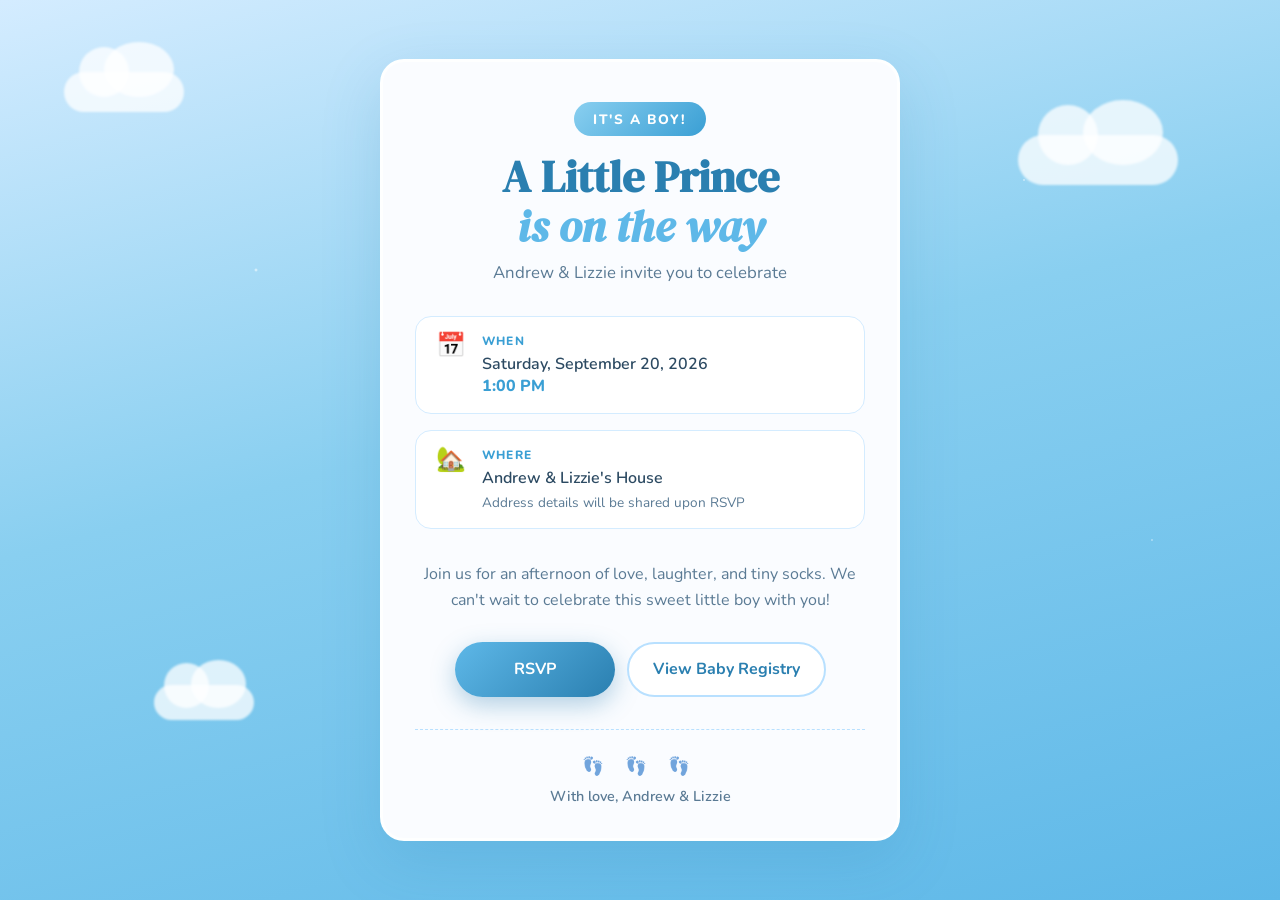
==== index.html @ c4d9edab "Add baby boy shower invitation site with RSVP tracking. Cute baby-blue static invite for September 2" ====
<!DOCTYPE html>
<html lang="en">
<head>
  <meta charset="UTF-8">
  <meta name="viewport" content="width=device-width, initial-scale=1.0">
  <title>Baby Shower — A Little Prince is on the Way!</title>
  <meta name="description" content="You're invited to celebrate Andrew & Lizzie's baby boy! September 20, 2026 at 1 PM.">
  <meta property="og:title" content="Baby Boy Shower Invitation">
  <meta property="og:description" content="Join us September 20, 2026 at Andrew & Lizzie's house!">
  <meta property="og:type" content="website">
  <link rel="preconnect" href="https://fonts.googleapis.com">
  <link rel="preconnect" href="https://fonts.gstatic.com" crossorigin>
  <link href="https://fonts.googleapis.com/css2?family=DM+Serif+Display:ital@0;1&family=Nunito:wght@400;600;700;800&display=swap" rel="stylesheet">
  <link rel="stylesheet" href="css/style.css">
</head>
<body>
  <div class="sky">
    <div class="cloud cloud-1"></div>
    <div class="cloud cloud-2"></div>
    <div class="cloud cloud-3"></div>
    <div class="stars" aria-hidden="true"></div>
  </div>

  <main class="invite-card">
    <header class="invite-header">
      <div class="badge">It's a Boy!</div>
      <h1>A Little Prince<br><span>is on the way</span></h1>
      <p class="subtitle">Andrew &amp; Lizzie invite you to celebrate</p>
    </header>

    <section class="details">
      <div class="detail-row">
        <span class="icon" aria-hidden="true">📅</span>
        <div>
          <h2>When</h2>
          <p>Saturday, September 20, 2026</p>
          <p class="time">1:00 PM</p>
        </div>
      </div>
      <div class="detail-row">
        <span class="icon" aria-hidden="true">🏡</span>
        <div>
          <h2>Where</h2>
          <p>Andrew &amp; Lizzie's House</p>
          <p class="hint">Address details will be shared upon RSVP</p>
        </div>
      </div>
    </section>

    <p class="message">
      Join us for an afternoon of love, laughter, and tiny socks.
      We can't wait to celebrate this sweet little boy with you!
    </p>

    <div class="actions">
      <button type="button" class="btn btn-primary" id="rsvp-open">RSVP</button>
      <a class="btn btn-secondary" href="https://www.amazon.com/baby-reg/andrew-martinez-november-2026/11EL4A7RSIA80?ref_=cm_sw_r_cp_ud_dp_7GG9SWDT1XPG0JNMPTVK" target="_blank" rel="noopener noreferrer">
        View Baby Registry
      </a>
    </div>

    <footer class="invite-footer">
      <span class="footprints" aria-hidden="true">👣 👣 👣</span>
      <p>With love, Andrew &amp; Lizzie</p>
    </footer>
  </main>

  <!-- RSVP Modal -->
  <div class="modal-overlay" id="rsvp-modal" hidden>
    <div class="modal" role="dialog" aria-labelledby="rsvp-title" aria-modal="true">
      <button type="button" class="modal-close" id="rsvp-close" aria-label="Close">&times;</button>
      <h2 id="rsvp-title">RSVP</h2>
      <p class="modal-sub">Let us know if you can make it!</p>

      <form id="rsvp-form">
        <label>
          Your Name
          <input type="text" name="name" required placeholder="First & Last name" autocomplete="name">
        </label>

        <label>
          Email <span class="optional">(optional)</span>
          <input type="email" name="email" placeholder="your@email.com" autocomplete="email">
        </label>

        <fieldset>
          <legend>Will you be attending?</legend>
          <label class="radio-card">
            <input type="radio" name="attending" value="yes" required>
            <span>🎉 Yes, I'll be there!</span>
          </label>
          <label class="radio-card">
            <input type="radio" name="attending" value="no">
            <span>💙 Sorry, can't make it</span>
          </label>
        </fieldset>

        <label id="guests-label">
          Number of guests (including you)
          <input type="number" name="guests" min="1" max="10" value="1">
        </label>

        <label>
          Message <span class="optional">(optional)</span>
          <textarea name="message" rows="3" placeholder="Any dietary needs or a sweet note?"></textarea>
        </label>

        <button type="submit" class="btn btn-primary btn-full" id="rsvp-submit">Send RSVP</button>
        <p class="form-status" id="form-status" hidden></p>
      </form>
    </div>
  </div>

  <script src="js/config.js"></script>
  <script src="js/rsvp.js"></script>
</body>
</html>
---- css/style.css ----
:root {
  --blue-50: #eef7ff;
  --blue-100: #d4ecff;
  --blue-200: #b8e0ff;
  --blue-300: #89cff0;
  --blue-400: #5eb8e8;
  --blue-500: #3a9fd4;
  --blue-600: #2a7fb0;
  --white: #ffffff;
  --cream: #fafcff;
  --text: #2c4a62;
  --text-soft: #5a7a94;
  --shadow: 0 20px 60px rgba(42, 127, 176, 0.18);
  --radius: 24px;
}

*,
*::before,
*::after {
  box-sizing: border-box;
}

html {
  scroll-behavior: smooth;
}

body {
  margin: 0;
  min-height: 100vh;
  font-family: "Nunito", system-ui, sans-serif;
  color: var(--text);
  background: linear-gradient(165deg, var(--blue-100) 0%, var(--blue-300) 45%, var(--blue-400) 100%);
  display: flex;
  align-items: center;
  justify-content: center;
  padding: 2rem 1rem;
  overflow-x: hidden;
}

/* Sky decorations */
.sky {
  position: fixed;
  inset: 0;
  pointer-events: none;
  z-index: 0;
}

.cloud {
  position: absolute;
  background: rgba(255, 255, 255, 0.75);
  border-radius: 50px;
  filter: blur(1px);
  animation: float 18s ease-in-out infinite;
}

.cloud::before,
.cloud::after {
  content: "";
  position: absolute;
  background: inherit;
  border-radius: 50%;
}

.cloud-1 {
  width: 120px;
  height: 40px;
  top: 8%;
  left: 5%;
  animation-delay: 0s;
}

.cloud-1::before { width: 50px; height: 50px; top: -25px; left: 15px; }
.cloud-1::after { width: 70px; height: 55px; top: -30px; right: 10px; }

.cloud-2 {
  width: 160px;
  height: 50px;
  top: 15%;
  right: 8%;
  animation-delay: -6s;
}

.cloud-2::before { width: 60px; height: 60px; top: -30px; left: 20px; }
.cloud-2::after { width: 80px; height: 65px; top: -35px; right: 15px; }

.cloud-3 {
  width: 100px;
  height: 35px;
  bottom: 20%;
  left: 12%;
  animation-delay: -12s;
}

.cloud-3::before { width: 45px; height: 45px; top: -22px; left: 10px; }
.cloud-3::after { width: 55px; height: 48px; top: -25px; right: 8px; }

.stars {
  position: absolute;
  inset: 0;
  background-image:
    radial-gradient(2px 2px at 20% 30%, rgba(255,255,255,0.8), transparent),
    radial-gradient(2px 2px at 60% 70%, rgba(255,255,255,0.6), transparent),
    radial-gradient(1.5px 1.5px at 80% 20%, rgba(255,255,255,0.7), transparent),
    radial-gradient(2px 2px at 40% 80%, rgba(255,255,255,0.5), transparent),
    radial-gradient(1.5px 1.5px at 90% 60%, rgba(255,255,255,0.6), transparent);
  animation: twinkle 4s ease-in-out infinite alternate;
}

@keyframes float {
  0%, 100% { transform: translateY(0) translateX(0); }
  50% { transform: translateY(-12px) translateX(8px); }
}

@keyframes twinkle {
  from { opacity: 0.6; }
  to { opacity: 1; }
}

/* Main card */
.invite-card {
  position: relative;
  z-index: 1;
  width: min(520px, 100%);
  background: var(--cream);
  border-radius: var(--radius);
  box-shadow: var(--shadow);
  padding: 2.5rem 2rem 2rem;
  text-align: center;
  border: 3px solid rgba(255, 255, 255, 0.9);
}

.invite-header .badge {
  display: inline-block;
  background: linear-gradient(135deg, var(--blue-300), var(--blue-500));
  color: var(--white);
  font-weight: 800;
  font-size: 0.85rem;
  letter-spacing: 0.12em;
  text-transform: uppercase;
  padding: 0.45rem 1.2rem;
  border-radius: 999px;
  margin-bottom: 1rem;
}

.invite-header h1 {
  font-family: "DM Serif Display", Georgia, serif;
  font-size: clamp(2rem, 6vw, 2.75rem);
  line-height: 1.15;
  margin: 0 0 0.5rem;
  color: var(--blue-600);
}

.invite-header h1 span {
  font-style: italic;
  color: var(--blue-400);
}

.subtitle {
  color: var(--text-soft);
  font-size: 1.05rem;
  margin: 0;
}

.details {
  margin: 2rem 0;
  display: grid;
  gap: 1rem;
}

.detail-row {
  display: flex;
  align-items: flex-start;
  gap: 1rem;
  text-align: left;
  background: var(--white);
  border-radius: 16px;
  padding: 1rem 1.25rem;
  border: 1px solid var(--blue-100);
}

.detail-row .icon {
  font-size: 1.5rem;
  line-height: 1;
  flex-shrink: 0;
}

.detail-row h2 {
  margin: 0 0 0.25rem;
  font-size: 0.75rem;
  text-transform: uppercase;
  letter-spacing: 0.1em;
  color: var(--blue-500);
  font-weight: 800;
}

.detail-row p {
  margin: 0;
  font-size: 1rem;
  font-weight: 600;
}

.detail-row .time {
  color: var(--blue-500);
  font-weight: 800;
}

.detail-row .hint {
  font-size: 0.85rem;
  font-weight: 400;
  color: var(--text-soft);
  margin-top: 0.25rem;
}

.message {
  font-size: 1rem;
  line-height: 1.65;
  color: var(--text-soft);
  margin: 0 0 1.75rem;
}

.actions {
  display: flex;
  flex-direction: column;
  gap: 0.75rem;
}

.btn {
  display: inline-flex;
  align-items: center;
  justify-content: center;
  padding: 0.9rem 1.5rem;
  border-radius: 999px;
  font-family: inherit;
  font-size: 1rem;
  font-weight: 700;
  text-decoration: none;
  cursor: pointer;
  border: none;
  transition: transform 0.15s ease, box-shadow 0.15s ease;
}

.btn:hover {
  transform: translateY(-2px);
}

.btn-primary {
  background: linear-gradient(135deg, var(--blue-400), var(--blue-600));
  color: var(--white);
  box-shadow: 0 8px 24px rgba(42, 127, 176, 0.35);
}

.btn-secondary {
  background: var(--white);
  color: var(--blue-600);
  border: 2px solid var(--blue-200);
}

.btn-full {
  width: 100%;
}

.invite-footer {
  margin-top: 2rem;
  padding-top: 1.5rem;
  border-top: 1px dashed var(--blue-200);
}

.footprints {
  display: block;
  font-size: 1.1rem;
  letter-spacing: 0.5rem;
  opacity: 0.6;
  margin-bottom: 0.5rem;
}

.invite-footer p {
  margin: 0;
  font-size: 0.9rem;
  color: var(--text-soft);
  font-weight: 600;
}

/* Modal */
.modal-overlay {
  position: fixed;
  inset: 0;
  background: rgba(44, 74, 98, 0.45);
  backdrop-filter: blur(4px);
  z-index: 100;
  display: flex;
  align-items: center;
  justify-content: center;
  padding: 1rem;
}

.modal-overlay[hidden] {
  display: none;
}

.modal {
  background: var(--white);
  border-radius: var(--radius);
  padding: 2rem 1.75rem;
  width: min(420px, 100%);
  max-height: 90vh;
  overflow-y: auto;
  position: relative;
  box-shadow: var(--shadow);
}

.modal-close {
  position: absolute;
  top: 1rem;
  right: 1rem;
  background: none;
  border: none;
  font-size: 1.75rem;
  line-height: 1;
  color: var(--text-soft);
  cursor: pointer;
  padding: 0.25rem;
}

.modal h2 {
  font-family: "DM Serif Display", Georgia, serif;
  color: var(--blue-600);
  margin: 0 0 0.25rem;
  font-size: 1.75rem;
}

.modal-sub {
  color: var(--text-soft);
  margin: 0 0 1.5rem;
  font-size: 0.95rem;
}

#rsvp-form label,
#rsvp-form fieldset {
  display: block;
  margin-bottom: 1rem;
  text-align: left;
}

#rsvp-form label {
  font-size: 0.85rem;
  font-weight: 700;
  color: var(--text);
}

.optional {
  font-weight: 400;
  color: var(--text-soft);
}

#rsvp-form input[type="text"],
#rsvp-form input[type="email"],
#rsvp-form input[type="number"],
#rsvp-form textarea {
  width: 100%;
  margin-top: 0.35rem;
  padding: 0.7rem 0.9rem;
  border: 2px solid var(--blue-100);
  border-radius: 12px;
  font-family: inherit;
  font-size: 1rem;
  color: var(--text);
  background: var(--blue-50);
  transition: border-color 0.15s;
}

#rsvp-form input:focus,
#rsvp-form textarea:focus {
  outline: none;
  border-color: var(--blue-400);
}

#rsvp-form fieldset {
  border: none;
  padding: 0;
  margin-bottom: 1rem;
}

#rsvp-form legend {
  font-size: 0.85rem;
  font-weight: 700;
  margin-bottom: 0.5rem;
}

.radio-card {
  display: flex;
  align-items: center;
  gap: 0.75rem;
  padding: 0.75rem 1rem;
  background: var(--blue-50);
  border: 2px solid var(--blue-100);
  border-radius: 12px;
  margin-bottom: 0.5rem;
  cursor: pointer;
  font-weight: 600;
  transition: border-color 0.15s, background 0.15s;
}

.radio-card:has(input:checked) {
  border-color: var(--blue-400);
  background: var(--blue-100);
}

.radio-card input {
  accent-color: var(--blue-500);
}

.form-status {
  text-align: center;
  font-size: 0.9rem;
  margin-top: 0.75rem;
  padding: 0.75rem;
  border-radius: 12px;
}

.form-status.success {
  background: #e8f8ef;
  color: #1a7a42;
}

.form-status.error {
  background: #fdecea;
  color: #b42318;
}

@media (min-width: 480px) {
  .actions {
    flex-direction: row;
    justify-content: center;
  }

  .btn {
    min-width: 160px;
  }
}
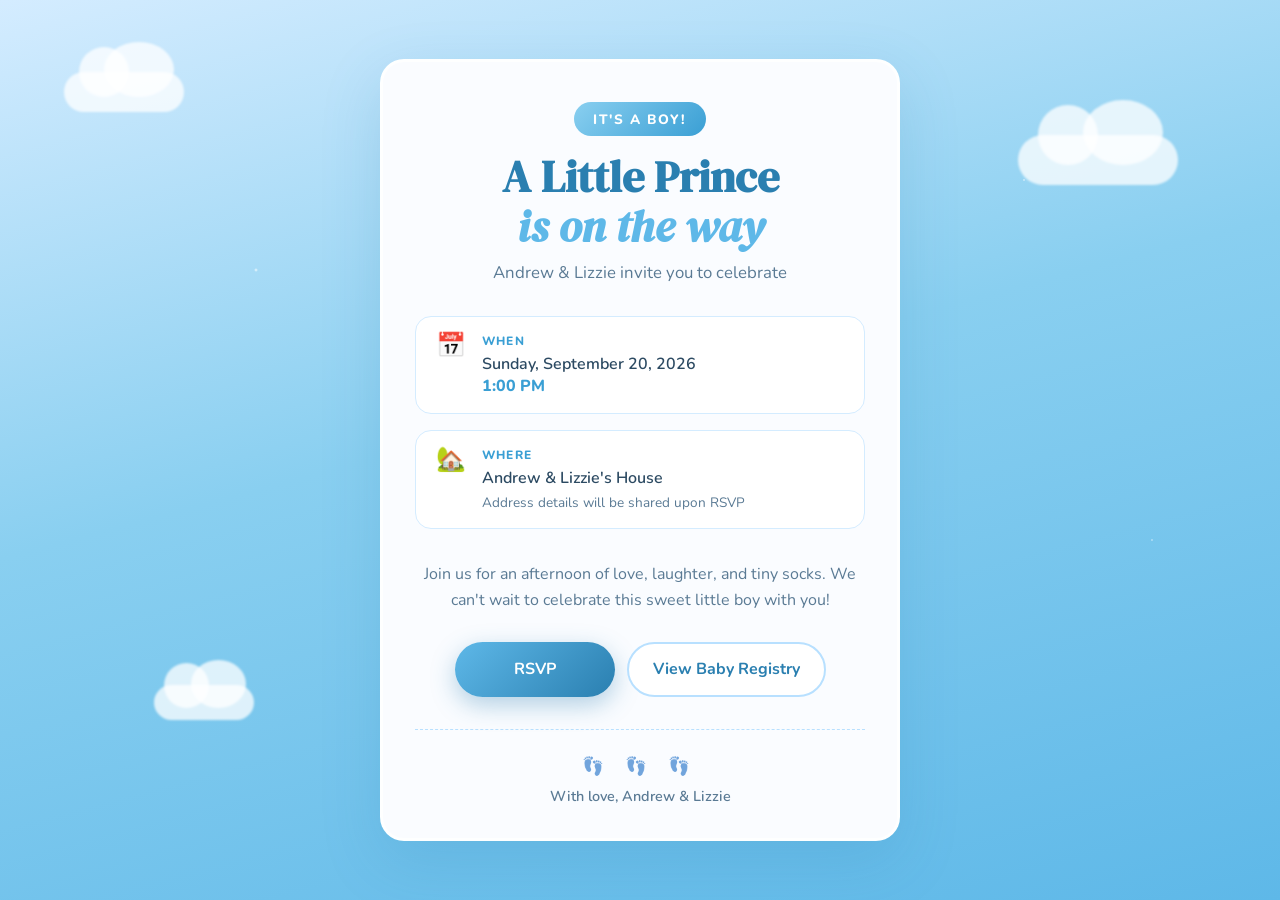
==== commit dc3cf523: "Fix day of week: September 20, 2026 is a Sunday" ====
--- a/index.html
+++ b/index.html
@@ -33,7 +33,7 @@
         <span class="icon" aria-hidden="true">📅</span>
         <div>
           <h2>When</h2>
-          <p>Saturday, September 20, 2026</p>
+          <p>Sunday, September 20, 2026</p>
           <p class="time">1:00 PM</p>
         </div>
       </div>
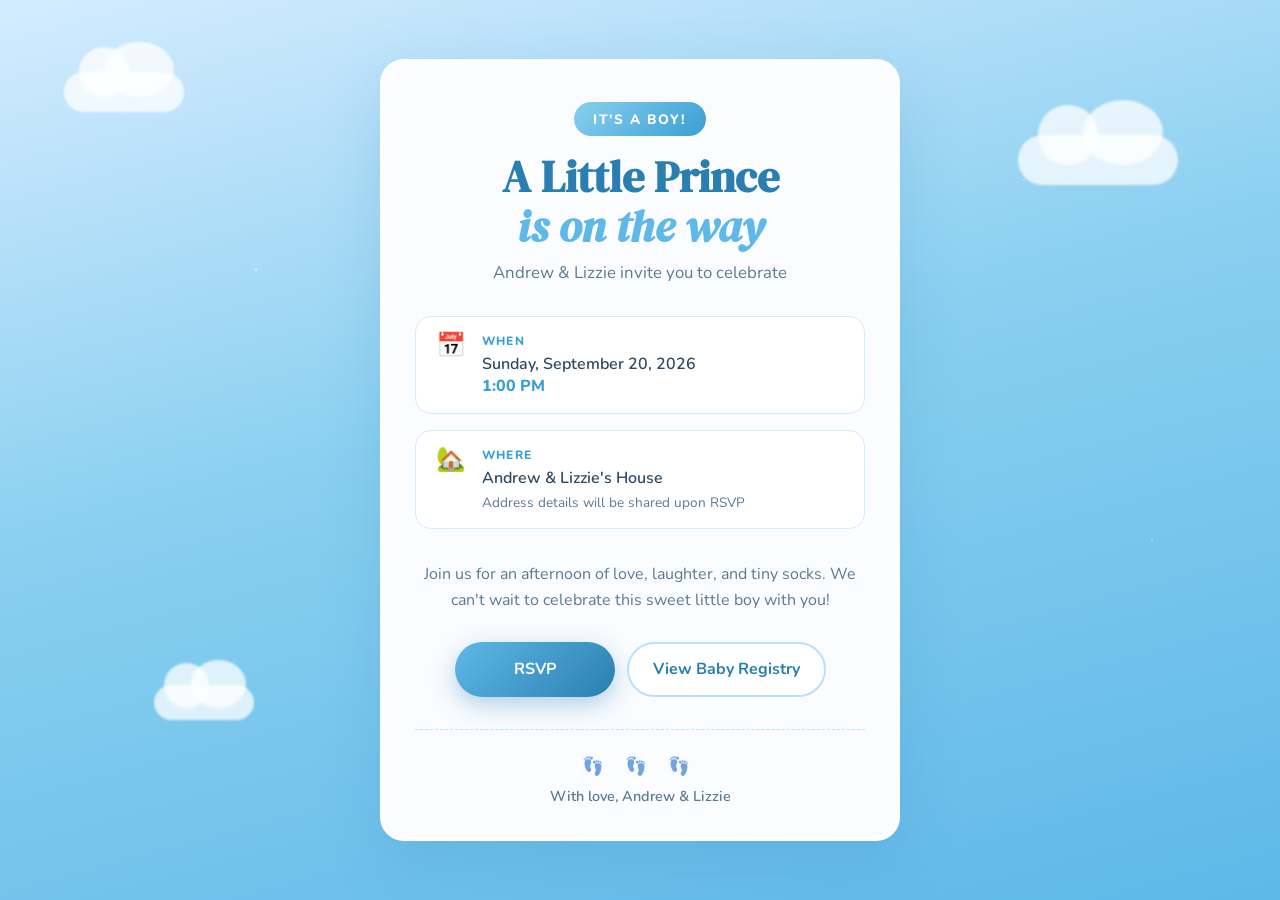
==== commit ec9afb89: "Remove RSVP admin password and harden dual-path RSVP submit. Guests should not hit opaque Apps Scrip" ====
--- a/index.html
+++ b/index.html
@@ -8,6 +8,9 @@
   <meta property="og:title" content="Baby Boy Shower Invitation">
   <meta property="og:description" content="Join us September 20, 2026 at Andrew & Lizzie's house!">
   <meta property="og:type" content="website">
+  <meta property="og:url" content="https://jimmythegod100.github.io/baby-shower-invite/">
+  <meta name="twitter:card" content="summary">
+  <link rel="canonical" href="https://jimmythegod100.github.io/baby-shower-invite/">
   <link rel="preconnect" href="https://fonts.googleapis.com">
   <link rel="preconnect" href="https://fonts.gstatic.com" crossorigin>
   <link href="https://fonts.googleapis.com/css2?family=DM+Serif+Display:ital@0;1&family=Nunito:wght@400;600;700;800&display=swap" rel="stylesheet">
--- a/css/style.css
+++ b/css/style.css
@@ -229,6 +229,7 @@
   align-items: center;
   justify-content: center;
   padding: 0.9rem 1.5rem;
+  min-height: 48px;
   border-radius: 999px;
   font-family: inherit;
   font-size: 1rem;
@@ -236,7 +237,16 @@
   text-decoration: none;
   cursor: pointer;
   border: none;
+  -webkit-tap-highlight-color: transparent;
+  touch-action: manipulation;
+  position: relative;
+  z-index: 2;
   transition: transform 0.15s ease, box-shadow 0.15s ease;
+}
+
+.btn:focus-visible {
+  outline: 3px solid var(--blue-300);
+  outline-offset: 3px;
 }
 
 .btn:hover {
@@ -427,6 +437,12 @@
   color: #b42318;
 }
 
+.form-status a {
+  color: inherit;
+  font-weight: 800;
+  text-decoration: underline;
+}
+
 @media (min-width: 480px) {
   .actions {
     flex-direction: row;
